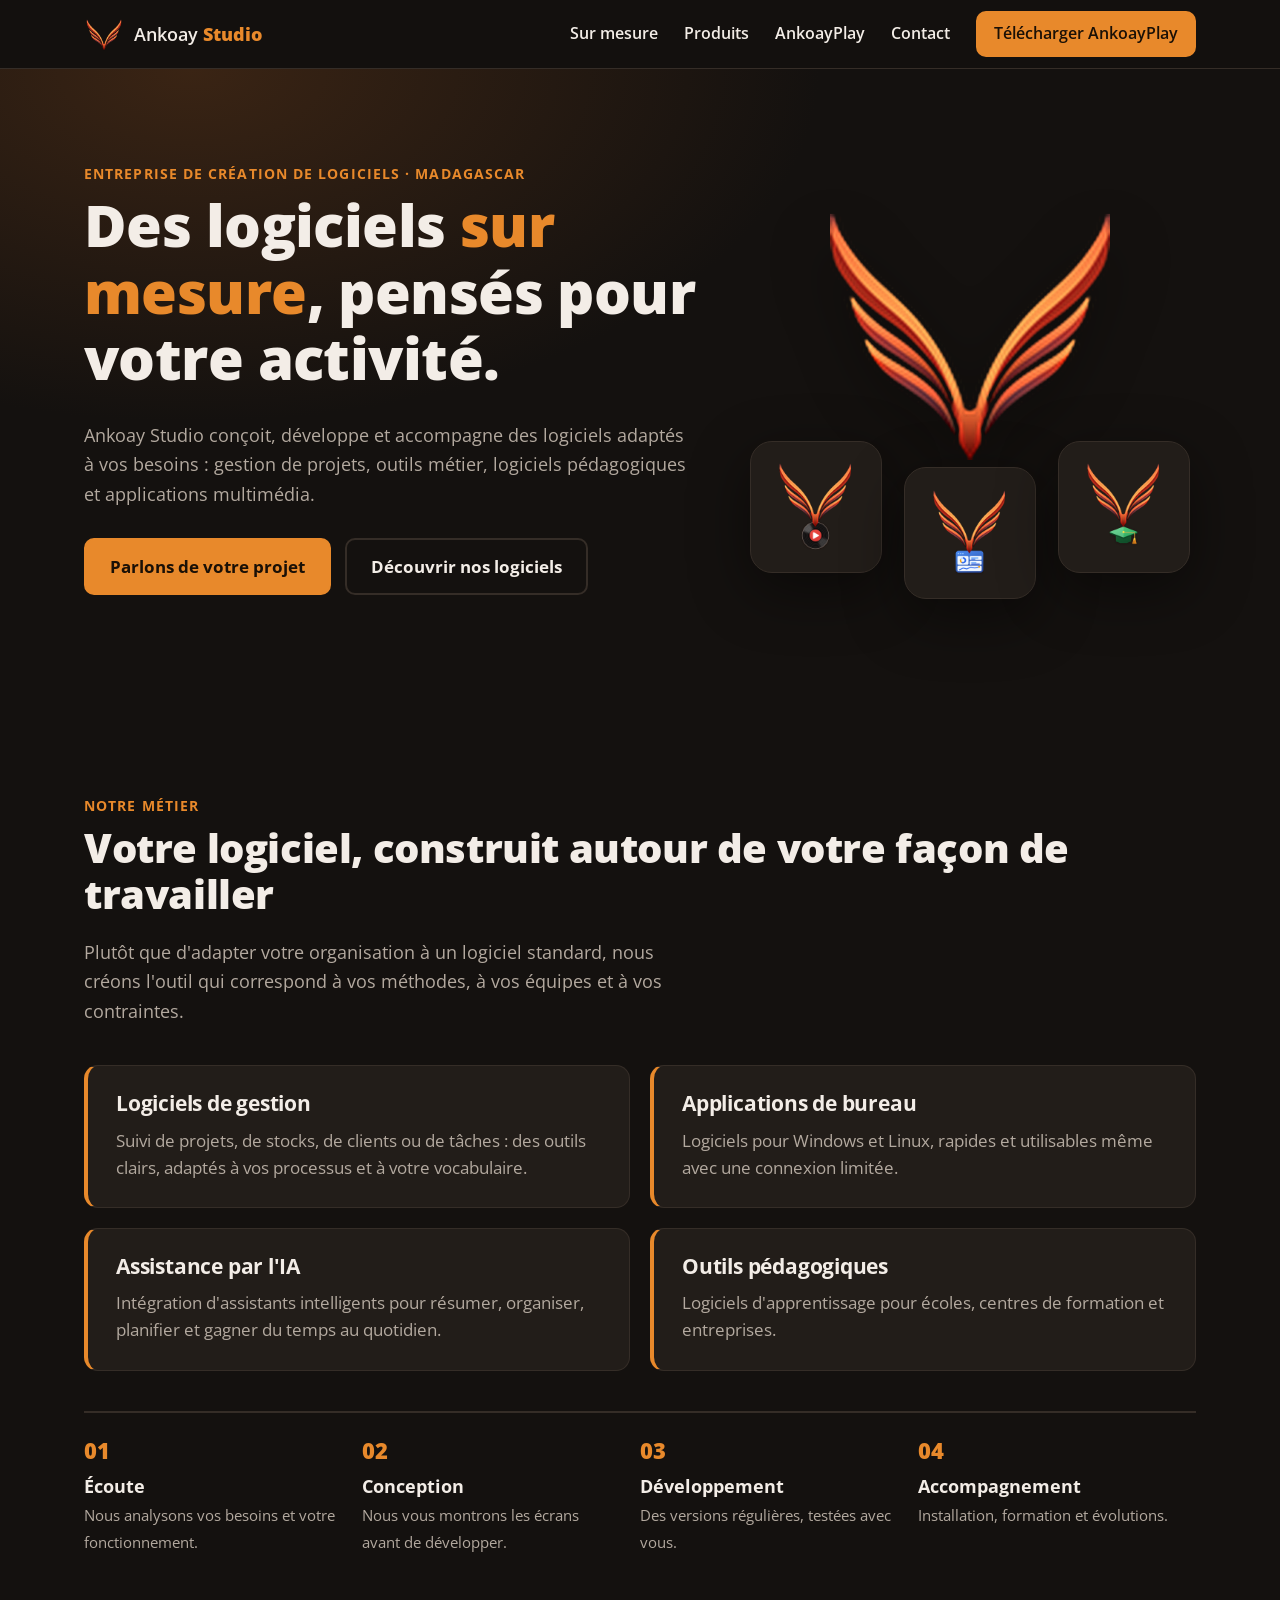
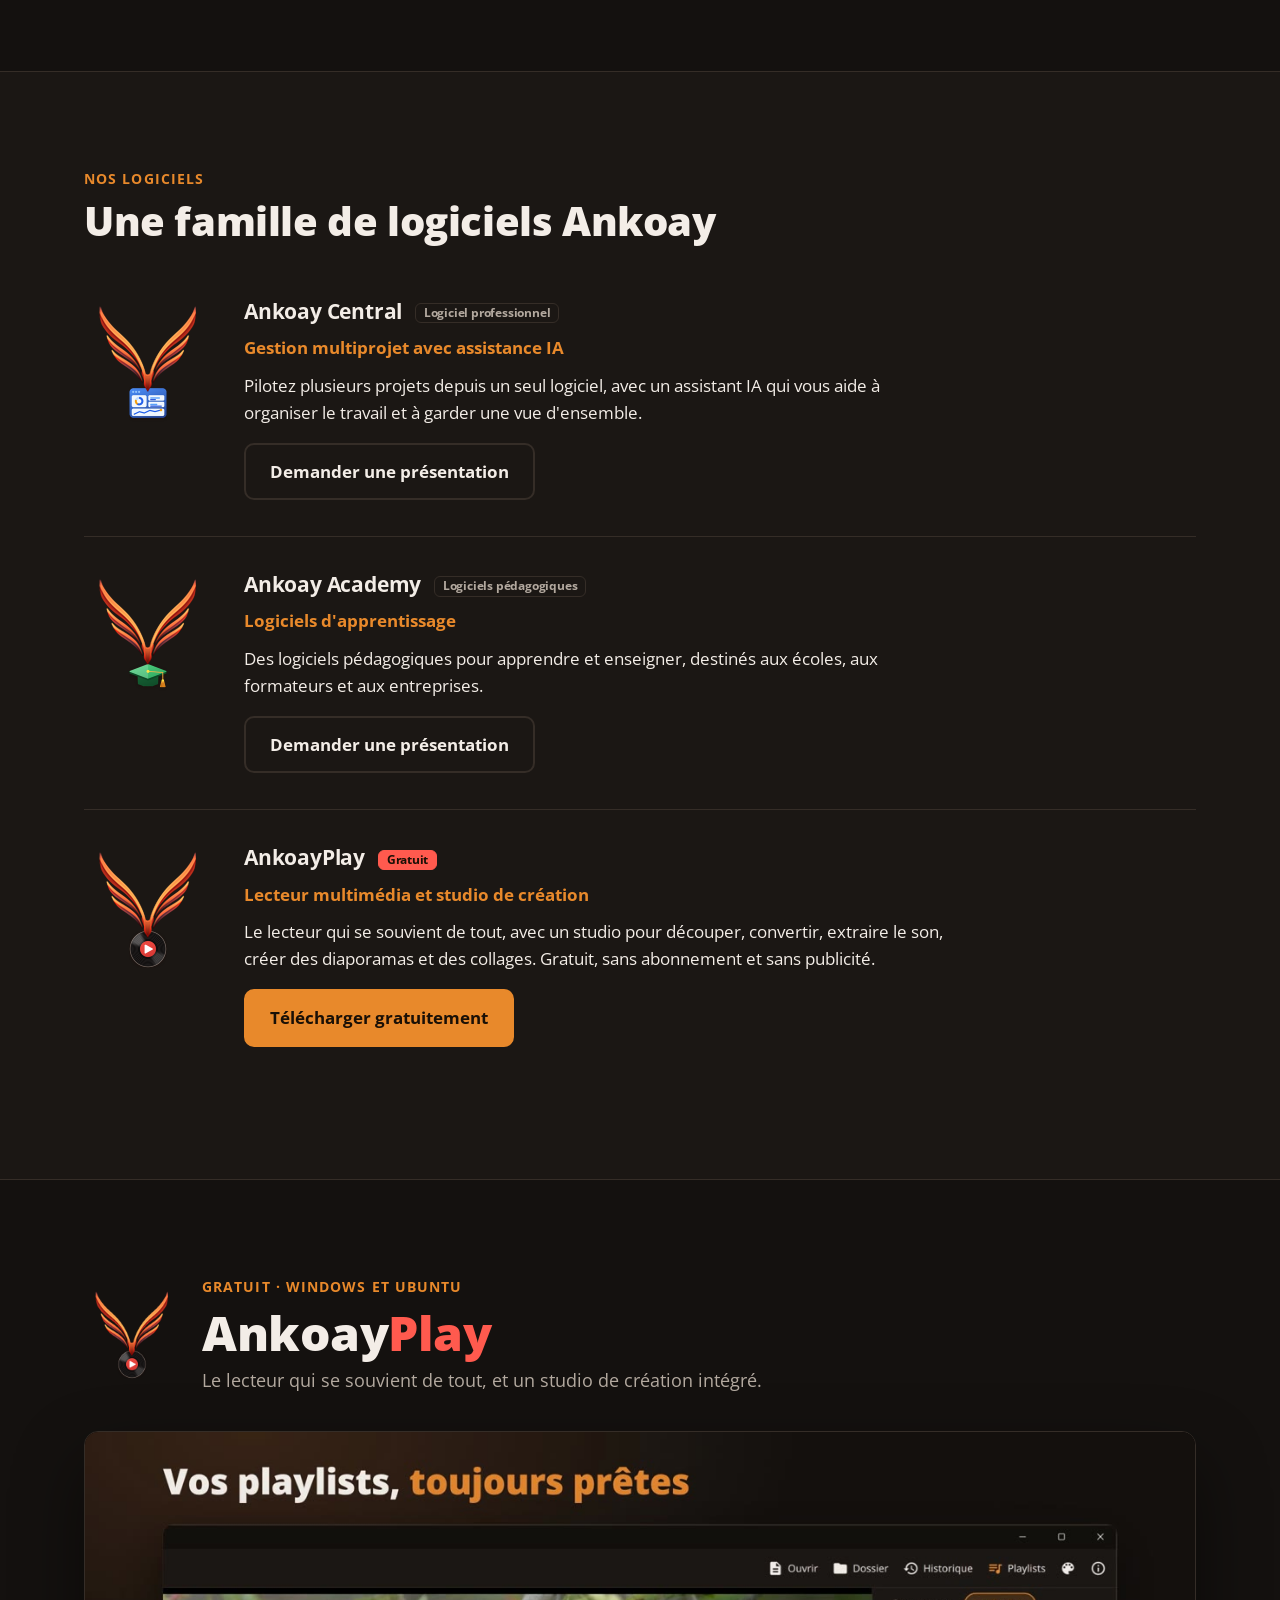
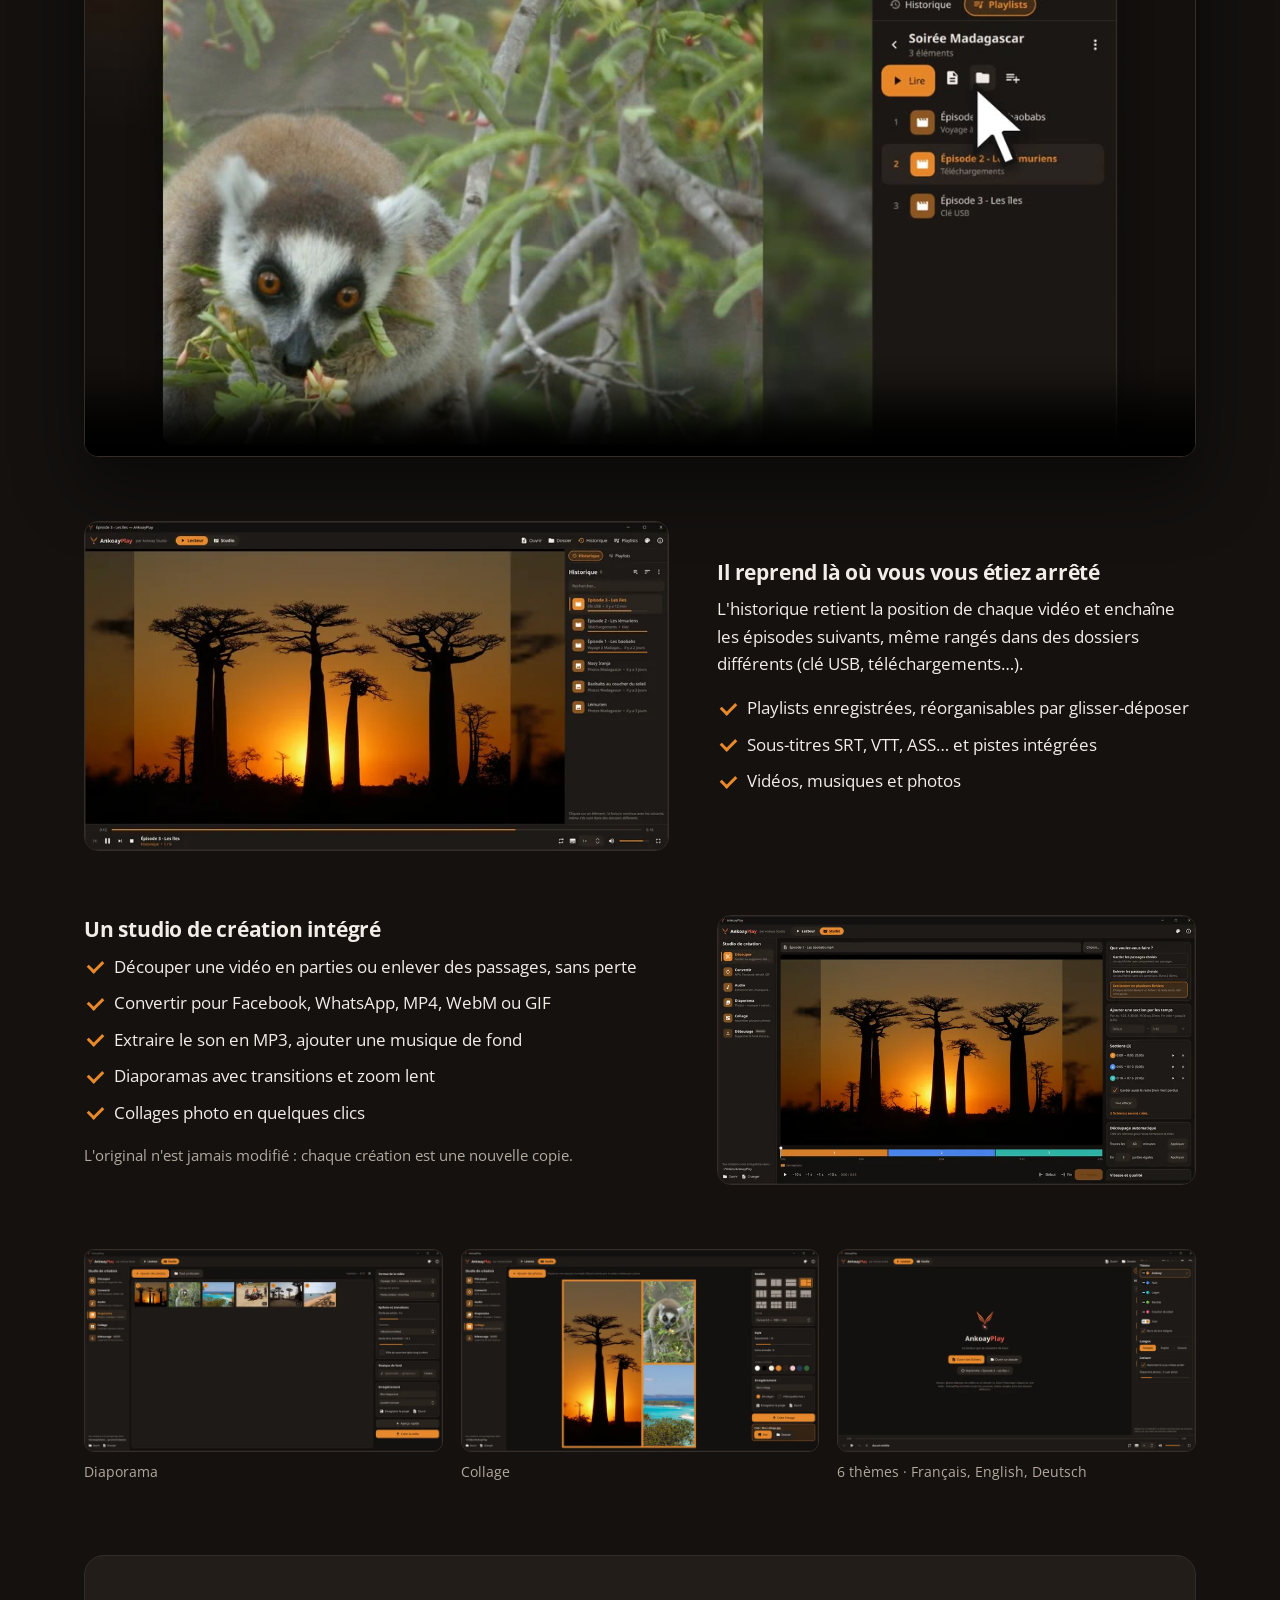
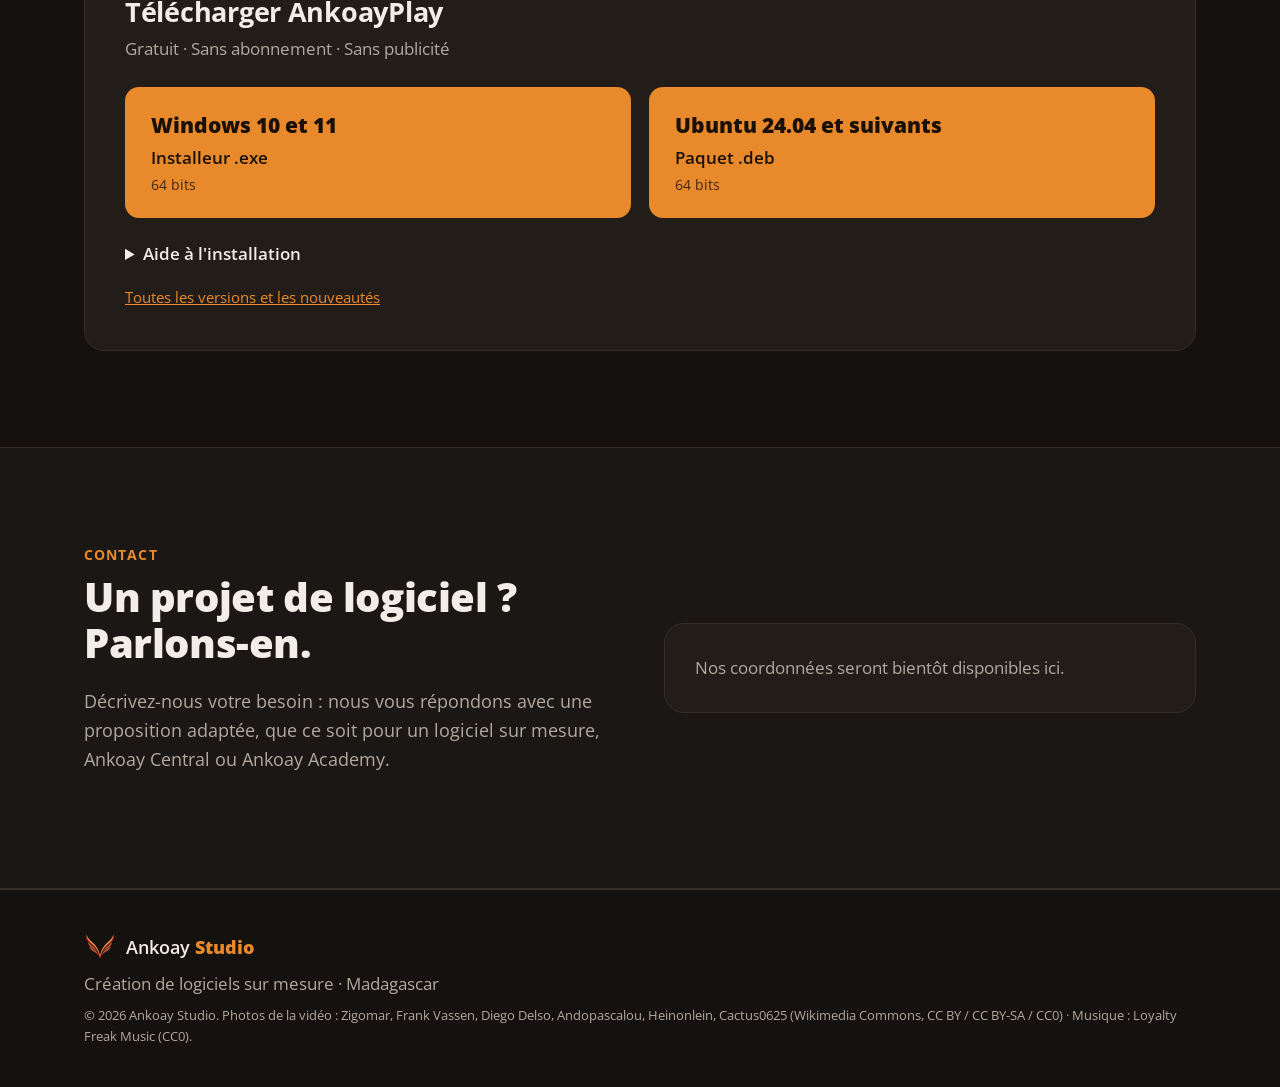
==== index.html @ 54751d8b "Site Ankoay Studio : logiciels sur mesure, Ankoay Central, Ankoay Academy, AnkoayPlay (telechargemen" ====
<!doctype html>
<html lang="fr">
<head>
  <meta charset="utf-8">
  <meta name="viewport" content="width=device-width, initial-scale=1">
  <title>Ankoay Studio — Logiciels sur mesure à Madagascar</title>
  <meta name="description" content="Ankoay Studio conçoit des logiciels sur mesure pour les entreprises et les écoles. Découvrez AnkoayPlay (lecteur et studio de création gratuit), Ankoay Central (gestion multiprojet avec assistance IA) et Ankoay Academy (logiciels pédagogiques).">
  <meta name="theme-color" content="#14110F">
  <link rel="icon" type="image/png" href="assets/img/favicon.png">
  <meta property="og:type" content="website">
  <meta property="og:title" content="Ankoay Studio — Logiciels sur mesure">
  <meta property="og:description" content="Logiciels sur mesure, gestion multiprojet avec IA, logiciels pédagogiques — et AnkoayPlay, notre lecteur multimédia gratuit.">
  <meta property="og:image" content="assets/img/video-affiche.jpg">
  <link rel="preconnect" href="https://fonts.googleapis.com">
  <link rel="preconnect" href="https://fonts.gstatic.com" crossorigin>
  <link href="https://fonts.googleapis.com/css2?family=Open+Sans:wght@400;600;700;800&display=swap" rel="stylesheet">
  <link rel="stylesheet" href="assets/css/style.css">
  <script type="application/ld+json">
  {
    "@context": "https://schema.org",
    "@type": "SoftwareApplication",
    "name": "AnkoayPlay",
    "applicationCategory": "MultimediaApplication",
    "operatingSystem": "Windows 10, Windows 11, Ubuntu",
    "offers": { "@type": "Offer", "price": "0", "priceCurrency": "EUR" },
    "author": { "@type": "Organization", "name": "Ankoay Studio" }
  }
  </script>
</head>
<body>
  <a class="skip" href="#contenu">Aller au contenu</a>

  <header class="top" id="haut">
    <div class="wrap top-in">
      <a class="brand" href="#haut" aria-label="Ankoay Studio, accueil">
        <img src="assets/img/logo-ankoay-studio-256.png" alt="" width="40" height="40">
        <span>Ankoay <b>Studio</b></span>
      </a>
      <button class="menu-btn" aria-expanded="false" aria-controls="menu" aria-label="Ouvrir le menu">
        <span></span><span></span><span></span>
      </button>
      <nav id="menu" class="menu" aria-label="Navigation principale">
        <a href="#sur-mesure">Sur mesure</a>
        <a href="#produits">Produits</a>
        <a href="#ankoayplay">AnkoayPlay</a>
        <a href="#contact">Contact</a>
        <a class="btn btn-small" href="#telecharger">Télécharger AnkoayPlay</a>
      </nav>
    </div>
  </header>

  <main id="contenu">
    <!-- ============================================================ Accueil -->
    <section class="hero">
      <div class="wrap hero-in">
        <div class="hero-text">
          <p class="eyebrow">Entreprise de création de logiciels · Madagascar</p>
          <h1>Des logiciels <span class="acc">sur mesure</span>, pensés pour votre activité.</h1>
          <p class="lead">Ankoay Studio conçoit, développe et accompagne des logiciels adaptés à vos besoins :
            gestion de projets, outils métier, logiciels pédagogiques et applications multimédia.</p>
          <div class="cta-row">
            <a class="btn" href="#contact">Parlons de votre projet</a>
            <a class="btn btn-ghost" href="#produits">Découvrir nos logiciels</a>
          </div>
        </div>
        <div class="hero-logos" aria-hidden="true">
          <img class="hl hl-main" src="assets/img/logo-ankoay-studio-512.png" alt="">
          <img class="hl hl-a" src="assets/img/logo-ankoayplay-256.png" alt="">
          <img class="hl hl-b" src="assets/img/logo-ankoay-central-256.png" alt="">
          <img class="hl hl-c" src="assets/img/logo-ankoay-academy-256.png" alt="">
        </div>
      </div>
    </section>

    <!-- ============================================================ Sur mesure -->
    <section class="section" id="sur-mesure">
      <div class="wrap">
        <p class="eyebrow">Notre métier</p>
        <h2>Votre logiciel, construit autour de votre façon de travailler</h2>
        <p class="section-lead">Plutôt que d'adapter votre organisation à un logiciel standard, nous créons l'outil
          qui correspond à vos méthodes, à vos équipes et à vos contraintes.</p>
        <div class="services">
          <article class="service">
            <h3>Logiciels de gestion</h3>
            <p>Suivi de projets, de stocks, de clients ou de tâches : des outils clairs, adaptés à vos
              processus et à votre vocabulaire.</p>
          </article>
          <article class="service">
            <h3>Applications de bureau</h3>
            <p>Logiciels pour Windows et Linux, rapides et utilisables même avec une connexion limitée.</p>
          </article>
          <article class="service">
            <h3>Assistance par l'IA</h3>
            <p>Intégration d'assistants intelligents pour résumer, organiser, planifier et gagner du temps
              au quotidien.</p>
          </article>
          <article class="service">
            <h3>Outils pédagogiques</h3>
            <p>Logiciels d'apprentissage pour écoles, centres de formation et entreprises.</p>
          </article>
        </div>
        <ol class="steps" aria-label="Comment nous travaillons">
          <li><b>Écoute</b><span>Nous analysons vos besoins et votre fonctionnement.</span></li>
          <li><b>Conception</b><span>Nous vous montrons les écrans avant de développer.</span></li>
          <li><b>Développement</b><span>Des versions régulières, testées avec vous.</span></li>
          <li><b>Accompagnement</b><span>Installation, formation et évolutions.</span></li>
        </ol>
      </div>
    </section>

    <!-- ============================================================ Produits -->
    <section class="section section-alt" id="produits">
      <div class="wrap">
        <p class="eyebrow">Nos logiciels</p>
        <h2>Une famille de logiciels Ankoay</h2>

        <article class="product" id="ankoay-central">
          <img class="product-logo" src="assets/img/logo-ankoay-central-256.png" alt="Logo Ankoay Central" width="128" height="128">
          <div>
            <h3>Ankoay Central <span class="tag">Logiciel professionnel</span></h3>
            <p class="product-sub">Gestion multiprojet avec assistance IA</p>
            <p>Pilotez plusieurs projets depuis un seul logiciel, avec un assistant IA qui vous aide
              à organiser le travail et à garder une vue d'ensemble.</p>
            <a class="btn btn-ghost" href="#contact" data-subject="Ankoay Central">Demander une présentation</a>
          </div>
        </article>

        <article class="product" id="ankoay-academy">
          <img class="product-logo" src="assets/img/logo-ankoay-academy-256.png" alt="Logo Ankoay Academy" width="128" height="128">
          <div>
            <h3>Ankoay Academy <span class="tag">Logiciels pédagogiques</span></h3>
            <p class="product-sub">Logiciels d'apprentissage</p>
            <p>Des logiciels pédagogiques pour apprendre et enseigner, destinés aux écoles,
              aux formateurs et aux entreprises.</p>
            <a class="btn btn-ghost" href="#contact" data-subject="Ankoay Academy">Demander une présentation</a>
          </div>
        </article>

        <article class="product product-free">
          <img class="product-logo" src="assets/img/logo-ankoayplay-256.png" alt="Logo AnkoayPlay" width="128" height="128">
          <div>
            <h3>AnkoayPlay <span class="tag tag-free">Gratuit</span></h3>
            <p class="product-sub">Lecteur multimédia et studio de création</p>
            <p>Le lecteur qui se souvient de tout, avec un studio pour découper, convertir, extraire le son,
              créer des diaporamas et des collages. Gratuit, sans abonnement et sans publicité.</p>
            <a class="btn" href="#telecharger">Télécharger gratuitement</a>
          </div>
        </article>
      </div>
    </section>

    <!-- ============================================================ AnkoayPlay -->
    <section class="section" id="ankoayplay">
      <div class="wrap">
        <div class="play-head">
          <img src="assets/img/logo-ankoayplay-256.png" alt="" width="96" height="96">
          <div>
            <p class="eyebrow">Gratuit · Windows et Ubuntu</p>
            <h2>Ankoay<span class="red">Play</span></h2>
            <p class="section-lead">Le lecteur qui se souvient de tout, et un studio de création intégré.</p>
          </div>
        </div>

        <figure class="video">
          <video controls preload="none" playsinline poster="assets/img/video-affiche.jpg">
            <source src="assets/video/ankoayplay-promo.mp4" type="video/mp4">
            Votre navigateur ne lit pas cette vidéo.
          </video>
        </figure>

        <div class="feature">
          <img src="assets/img/lecteur-historique-800.webp" srcset="assets/img/lecteur-historique-800.webp 800w, assets/img/lecteur-historique.webp 1600w"
               sizes="(max-width: 900px) 100vw, 55vw" alt="AnkoayPlay : lecture d'une vidéo avec l'historique" loading="lazy" width="800" height="450">
          <div>
            <h3>Il reprend là où vous vous étiez arrêté</h3>
            <p>L'historique retient la position de chaque vidéo et enchaîne les épisodes suivants,
              même rangés dans des dossiers différents (clé USB, téléchargements…).</p>
            <ul class="ticks">
              <li>Playlists enregistrées, réorganisables par glisser-déposer</li>
              <li>Sous-titres SRT, VTT, ASS… et pistes intégrées</li>
              <li>Vidéos, musiques et photos</li>
            </ul>
          </div>
        </div>

        <div class="feature feature-rev">
          <img src="assets/img/studio-decouper-800.webp" srcset="assets/img/studio-decouper-800.webp 800w, assets/img/studio-decouper.webp 1600w"
               sizes="(max-width: 900px) 100vw, 55vw" alt="Studio AnkoayPlay : découpe d'une vidéo en trois sections" loading="lazy" width="800" height="450">
          <div>
            <h3>Un studio de création intégré</h3>
            <ul class="ticks">
              <li>Découper une vidéo en parties ou enlever des passages, sans perte</li>
              <li>Convertir pour Facebook, WhatsApp, MP4, WebM ou GIF</li>
              <li>Extraire le son en MP3, ajouter une musique de fond</li>
              <li>Diaporamas avec transitions et zoom lent</li>
              <li>Collages photo en quelques clics</li>
            </ul>
            <p class="note">L'original n'est jamais modifié : chaque création est une nouvelle copie.</p>
          </div>
        </div>

        <div class="gallery">
          <figure><img src="assets/img/studio-diaporama-800.webp" alt="Création d'un diaporama" loading="lazy" width="800" height="450"><figcaption>Diaporama</figcaption></figure>
          <figure><img src="assets/img/studio-collage-800.webp" alt="Création d'un collage photo" loading="lazy" width="800" height="450"><figcaption>Collage</figcaption></figure>
          <figure><img src="assets/img/themes-langues-800.webp" alt="Thèmes et langues" loading="lazy" width="800" height="450"><figcaption>6 thèmes · Français, English, Deutsch</figcaption></figure>
        </div>

        <!-- Téléchargement -->
        <div class="download" id="telecharger">
          <div class="download-head">
            <h3>Télécharger AnkoayPlay</h3>
            <p class="counter" id="compteur" hidden>
              <b id="compteur-total">0</b> <span id="compteur-texte">téléchargements</span>
            </p>
            <p class="version" id="version">Gratuit · Sans abonnement · Sans publicité</p>
          </div>
          <div class="dl-grid">
            <a class="dl" id="dl-windows" href="https://github.com/Ghislain-Helison/ankoay-studio/releases/latest">
              <span class="dl-os">Windows 10 et 11</span>
              <span class="dl-file">Installeur .exe</span>
              <span class="dl-meta" id="meta-windows">64 bits</span>
            </a>
            <a class="dl" id="dl-ubuntu" href="https://github.com/Ghislain-Helison/ankoay-studio/releases/latest">
              <span class="dl-os">Ubuntu 24.04 et suivants</span>
              <span class="dl-file">Paquet .deb</span>
              <span class="dl-meta" id="meta-ubuntu">64 bits</span>
            </a>
          </div>
          <details class="help">
            <summary>Aide à l'installation</summary>
            <p><b>Windows :</b> si Windows affiche « Windows a protégé votre ordinateur », cliquez sur
              « Informations complémentaires » puis « Exécuter quand même ». Ce message apparaît pour les
              logiciels récents qui ne sont pas encore connus de Microsoft.</p>
            <p><b>Ubuntu :</b> ouvrez un terminal dans le dossier du fichier téléchargé, puis tapez :</p>
            <pre><code id="cmd-ubuntu">sudo apt install ./ankoayplay_*_amd64.deb</code></pre>
          </details>
          <p class="all-versions"><a id="lien-versions" href="https://github.com/Ghislain-Helison/ankoay-studio/releases">Toutes les versions et les nouveautés</a></p>
        </div>
      </div>
    </section>

    <!-- ============================================================ Contact -->
    <section class="section section-alt" id="contact">
      <div class="wrap contact">
        <div>
          <p class="eyebrow">Contact</p>
          <h2>Un projet de logiciel ? Parlons-en.</h2>
          <p class="section-lead">Décrivez-nous votre besoin : nous vous répondons avec une proposition adaptée,
            que ce soit pour un logiciel sur mesure, Ankoay Central ou Ankoay Academy.</p>
        </div>
        <div class="contact-card" id="contact-card">
          <ul class="contact-list" id="contact-list"></ul>
          <p class="contact-empty" id="contact-empty">Nos coordonnées seront bientôt disponibles ici.</p>
        </div>
      </div>
    </section>
  </main>

  <footer class="foot">
    <div class="wrap foot-in">
      <div class="brand brand-foot">
        <img src="assets/img/logo-ankoay-studio-256.png" alt="" width="32" height="32">
        <span>Ankoay <b>Studio</b></span>
      </div>
      <p>Création de logiciels sur mesure · <span id="ville">Madagascar</span></p>
      <p class="small">© <span id="annee">2026</span> Ankoay Studio. Photos de la vidéo : Zigomar, Frank Vassen, Diego Delso,
        Andopascalou, Heinonlein, Cactus0625 (Wikimedia Commons, CC BY / CC BY-SA / CC0) ·
        Musique : Loyalty Freak Music (CC0).</p>
    </div>
  </footer>

  <script src="assets/js/config.js"></script>
  <script src="assets/js/main.js"></script>
</body>
</html>
---- assets/css/style.css ----
/* Ankoay Studio — feuille de style du site */
:root {
  --bg: #14110F;
  --bg-alt: #1B1714;
  --surface: #221D19;
  --border: #352D27;
  --text: #F3EDE7;
  --muted: #B3A99F;
  --orange: #E8892B;
  --orange-dark: #C96F17;
  --red: #FF5A4E;
  --on-orange: #1A1006;
  --radius: 14px;
  --wrap: 1160px;
}

* { box-sizing: border-box; }
html { scroll-behavior: smooth; scroll-padding-top: 80px; }
body {
  margin: 0;
  background: var(--bg);
  color: var(--text);
  font-family: "Open Sans", system-ui, -apple-system, "Segoe UI", sans-serif;
  font-size: 17px;
  line-height: 1.6;
  -webkit-font-smoothing: antialiased;
}
img, video { max-width: 100%; display: block; }
a { color: var(--orange); }
h1, h2, h3 { line-height: 1.15; margin: 0 0 .5em; letter-spacing: -0.01em; }
h1 { font-size: clamp(2.2rem, 5vw, 3.6rem); font-weight: 800; }
h2 { font-size: clamp(1.7rem, 3.4vw, 2.5rem); font-weight: 800; }
h3 { font-size: 1.3rem; font-weight: 700; }
p { margin: 0 0 1em; }

.wrap { max-width: var(--wrap); margin: 0 auto; padding: 0 24px; }
.acc { color: var(--orange); }
.red { color: var(--red); }
.eyebrow { color: var(--orange); font-weight: 700; font-size: .85rem; letter-spacing: .08em; text-transform: uppercase; margin-bottom: .6em; }
.lead, .section-lead { color: var(--muted); font-size: 1.15rem; max-width: 62ch; }
.skip { position: absolute; left: -999px; }
.skip:focus { left: 16px; top: 16px; z-index: 100; background: var(--orange); color: var(--on-orange); padding: 8px 12px; border-radius: 8px; }

/* ---- Boutons */
.btn {
  display: inline-block; background: var(--orange); color: var(--on-orange); font-weight: 700;
  padding: 13px 24px; border-radius: 10px; text-decoration: none; border: 2px solid var(--orange);
  transition: background .15s, border-color .15s, color .15s;
}
.btn:hover { background: var(--orange-dark); border-color: var(--orange-dark); }
.btn-ghost { background: transparent; color: var(--text); border-color: var(--border); }
.btn-ghost:hover { background: var(--surface); border-color: var(--orange); }
.btn-small { padding: 8px 16px; font-size: .95rem; }
.btn:focus-visible, a:focus-visible, button:focus-visible, summary:focus-visible { outline: 3px solid var(--orange); outline-offset: 3px; }

/* ---- En-tête */
.top { position: sticky; top: 0; z-index: 50; background: rgba(20, 17, 15, .92); backdrop-filter: blur(8px); border-bottom: 1px solid var(--border); }
.top-in { display: flex; align-items: center; justify-content: space-between; height: 68px; }
.brand { display: flex; align-items: center; gap: 10px; color: var(--text); text-decoration: none; font-size: 1.15rem; font-weight: 600; }
.brand b { color: var(--orange); font-weight: 800; }
.menu { display: flex; align-items: center; gap: 26px; }
.menu a { color: var(--text); text-decoration: none; font-weight: 600; font-size: .98rem; }
.menu a:hover { color: var(--orange); }
.menu a.btn { color: var(--on-orange); }
.menu-btn { display: none; background: none; border: 0; padding: 10px; cursor: pointer; }
.menu-btn span { display: block; width: 24px; height: 2px; background: var(--text); margin: 5px 0; }

/* ---- Accueil */
.hero {
  background: radial-gradient(ellipse 70% 80% at 15% 0%, #3A2414 0%, var(--bg) 70%);
  padding: 90px 0 100px;
}
.hero-in { display: grid; grid-template-columns: 1.15fr .85fr; gap: 48px; align-items: center; }
.cta-row { display: flex; flex-wrap: wrap; gap: 14px; margin-top: 30px; }
.hero-logos { position: relative; aspect-ratio: 1; max-width: 440px; justify-self: center; width: 100%; }
.hl { position: absolute; filter: drop-shadow(0 18px 30px rgba(0, 0, 0, .45)); }
.hl-main { width: 74%; left: 13%; top: 2%; }
.hl-a, .hl-b, .hl-c { width: 30%; background: var(--surface); border: 1px solid var(--border); border-radius: 22px; padding: 4%; }
.hl-a { left: 0; bottom: 6%; }
.hl-b { left: 35%; bottom: 0; }
.hl-c { right: 0; bottom: 6%; }

/* ---- Sections */
.section { padding: 96px 0; }
.section-alt { background: var(--bg-alt); border-top: 1px solid var(--border); border-bottom: 1px solid var(--border); }

.services { display: grid; grid-template-columns: repeat(2, 1fr); gap: 20px; margin: 40px 0; }
.service { background: var(--surface); border: 1px solid var(--border); border-radius: var(--radius); padding: 26px 28px; border-left: 4px solid var(--orange); }
.service p { color: var(--muted); margin: 0; }

.steps { list-style: none; padding: 0; margin: 0; display: grid; grid-template-columns: repeat(4, 1fr); gap: 0; counter-reset: s; }
.steps li { counter-increment: s; padding: 20px 20px 20px 0; border-top: 2px solid var(--border); position: relative; }
.steps li::before { content: counter(s, decimal-leading-zero); color: var(--orange); font-weight: 800; font-size: 1.4rem; display: block; margin-bottom: 4px; }
.steps b { display: block; font-size: 1.1rem; }
.steps span { color: var(--muted); font-size: .95rem; }

/* ---- Produits */
.product { display: grid; grid-template-columns: 128px 1fr; gap: 32px; align-items: start; padding: 36px 0; border-bottom: 1px solid var(--border); }
.product:last-child { border-bottom: 0; }
.product-logo { width: 128px; height: 128px; }
.product-sub { color: var(--orange); font-weight: 700; margin-bottom: .6em; }
.product p { max-width: 70ch; }
.tag { display: inline-block; vertical-align: middle; font-size: .78rem; font-weight: 700; color: var(--muted); border: 1px solid var(--border); border-radius: 6px; padding: 2px 8px; margin-left: 8px; }
.tag-free { color: var(--on-orange); background: var(--red); border-color: var(--red); }

/* ---- AnkoayPlay */
.play-head { display: flex; gap: 22px; align-items: center; margin-bottom: 36px; }
.play-head h2 { font-size: clamp(2rem, 4vw, 3rem); margin-bottom: .1em; }
.play-head .section-lead { margin: 0; }
.video { margin: 0 0 64px; border-radius: var(--radius); overflow: hidden; border: 1px solid var(--border); background: #000; box-shadow: 0 30px 70px rgba(0, 0, 0, .45); }
.video video { width: 100%; aspect-ratio: 16 / 9; }

.feature { display: grid; grid-template-columns: 1.1fr .9fr; gap: 48px; align-items: center; margin: 0 0 64px; }
.feature img { border-radius: var(--radius); border: 1px solid var(--border); width: 100%; height: auto; }
.feature-rev img { order: 2; }
.ticks { list-style: none; padding: 0; margin: 0 0 1em; }
.ticks li { padding-left: 30px; position: relative; margin-bottom: .55em; }
.ticks li::before { content: ""; position: absolute; left: 4px; top: .45em; width: 12px; height: 7px; border-left: 3px solid var(--orange); border-bottom: 3px solid var(--orange); transform: rotate(-45deg); }
.note { color: var(--muted); font-size: .95rem; }

.gallery { display: grid; grid-template-columns: repeat(3, 1fr); gap: 18px; margin-bottom: 72px; }
.gallery figure { margin: 0; }
.gallery img { border-radius: 10px; border: 1px solid var(--border); width: 100%; height: auto; }
.gallery figcaption { color: var(--muted); font-size: .9rem; margin-top: 8px; }

.download { background: var(--surface); border: 1px solid var(--border); border-radius: 20px; padding: 40px; }
.download-head { display: flex; flex-wrap: wrap; align-items: baseline; gap: 8px 22px; margin-bottom: 24px; }
.download-head h3 { font-size: 1.7rem; margin: 0; }
.counter { margin: 0; color: var(--muted); font-size: 1.05rem; }
.counter b { color: var(--orange); font-size: 1.6rem; font-weight: 800; }
.version { margin: 0; color: var(--muted); flex-basis: 100%; }
.dl-grid { display: grid; grid-template-columns: repeat(2, 1fr); gap: 18px; }
.dl {
  display: grid; gap: 2px; text-decoration: none; color: var(--on-orange); background: var(--orange);
  border-radius: 14px; padding: 22px 26px; transition: background .15s, transform .15s;
}
.dl:hover { background: var(--orange-dark); transform: translateY(-2px); }
.dl-os { font-weight: 800; font-size: 1.3rem; }
.dl-file { font-weight: 600; }
.dl-meta { font-size: .9rem; opacity: .8; }
.help { margin-top: 22px; color: var(--muted); }
.help summary { cursor: pointer; color: var(--text); font-weight: 600; }
.help p { margin: .8em 0; }
.help pre { background: var(--bg); border: 1px solid var(--border); border-radius: 8px; padding: 12px 14px; overflow-x: auto; color: var(--text); }
.all-versions { margin: 18px 0 0; font-size: .95rem; }

/* ---- Contact */
.contact { display: grid; grid-template-columns: 1fr 1fr; gap: 48px; align-items: center; }
.contact-card { background: var(--surface); border: 1px solid var(--border); border-radius: 20px; padding: 30px; }
.contact-list { list-style: none; margin: 0; padding: 0; display: grid; gap: 12px; }
.contact-list a { display: grid; text-decoration: none; color: var(--text); padding: 14px 18px; border-radius: 12px; border: 1px solid var(--border); }
.contact-list a:hover { border-color: var(--orange); }
.contact-list b { color: var(--orange); font-size: .85rem; text-transform: uppercase; letter-spacing: .06em; }
.contact-empty { color: var(--muted); margin: 0; }

/* ---- Pied de page */
.foot { padding: 40px 0; border-top: 1px solid var(--border); color: var(--muted); }
.foot-in p { margin: 8px 0 0; }
.small { font-size: .82rem; }

/* ---- Mobile */
@media (max-width: 900px) {
  .menu-btn { display: block; }
  .menu {
    display: none; position: absolute; top: 68px; left: 0; right: 0; flex-direction: column; align-items: stretch;
    gap: 0; background: var(--bg); border-bottom: 1px solid var(--border); padding: 8px 24px 20px;
  }
  .menu.open { display: flex; }
  .menu a { padding: 12px 0; border-bottom: 1px solid var(--border); }
  .menu a.btn { margin-top: 14px; text-align: center; border-bottom: 0; }
  .hero { padding: 56px 0 64px; }
  .hero-in, .feature, .contact { grid-template-columns: 1fr; }
  .hero-logos { max-width: 300px; order: -1; }
  .feature-rev img { order: 0; }
  .services, .dl-grid { grid-template-columns: 1fr; }
  .steps { grid-template-columns: 1fr 1fr; }
  .gallery { grid-template-columns: 1fr; }
  .product { grid-template-columns: 1fr; gap: 16px; }
  .product-logo { width: 96px; height: 96px; }
  .section { padding: 64px 0; }
  .download { padding: 26px 20px; }
}
@media (prefers-reduced-motion: reduce) {
  html { scroll-behavior: auto; }
  .dl:hover { transform: none; }
}
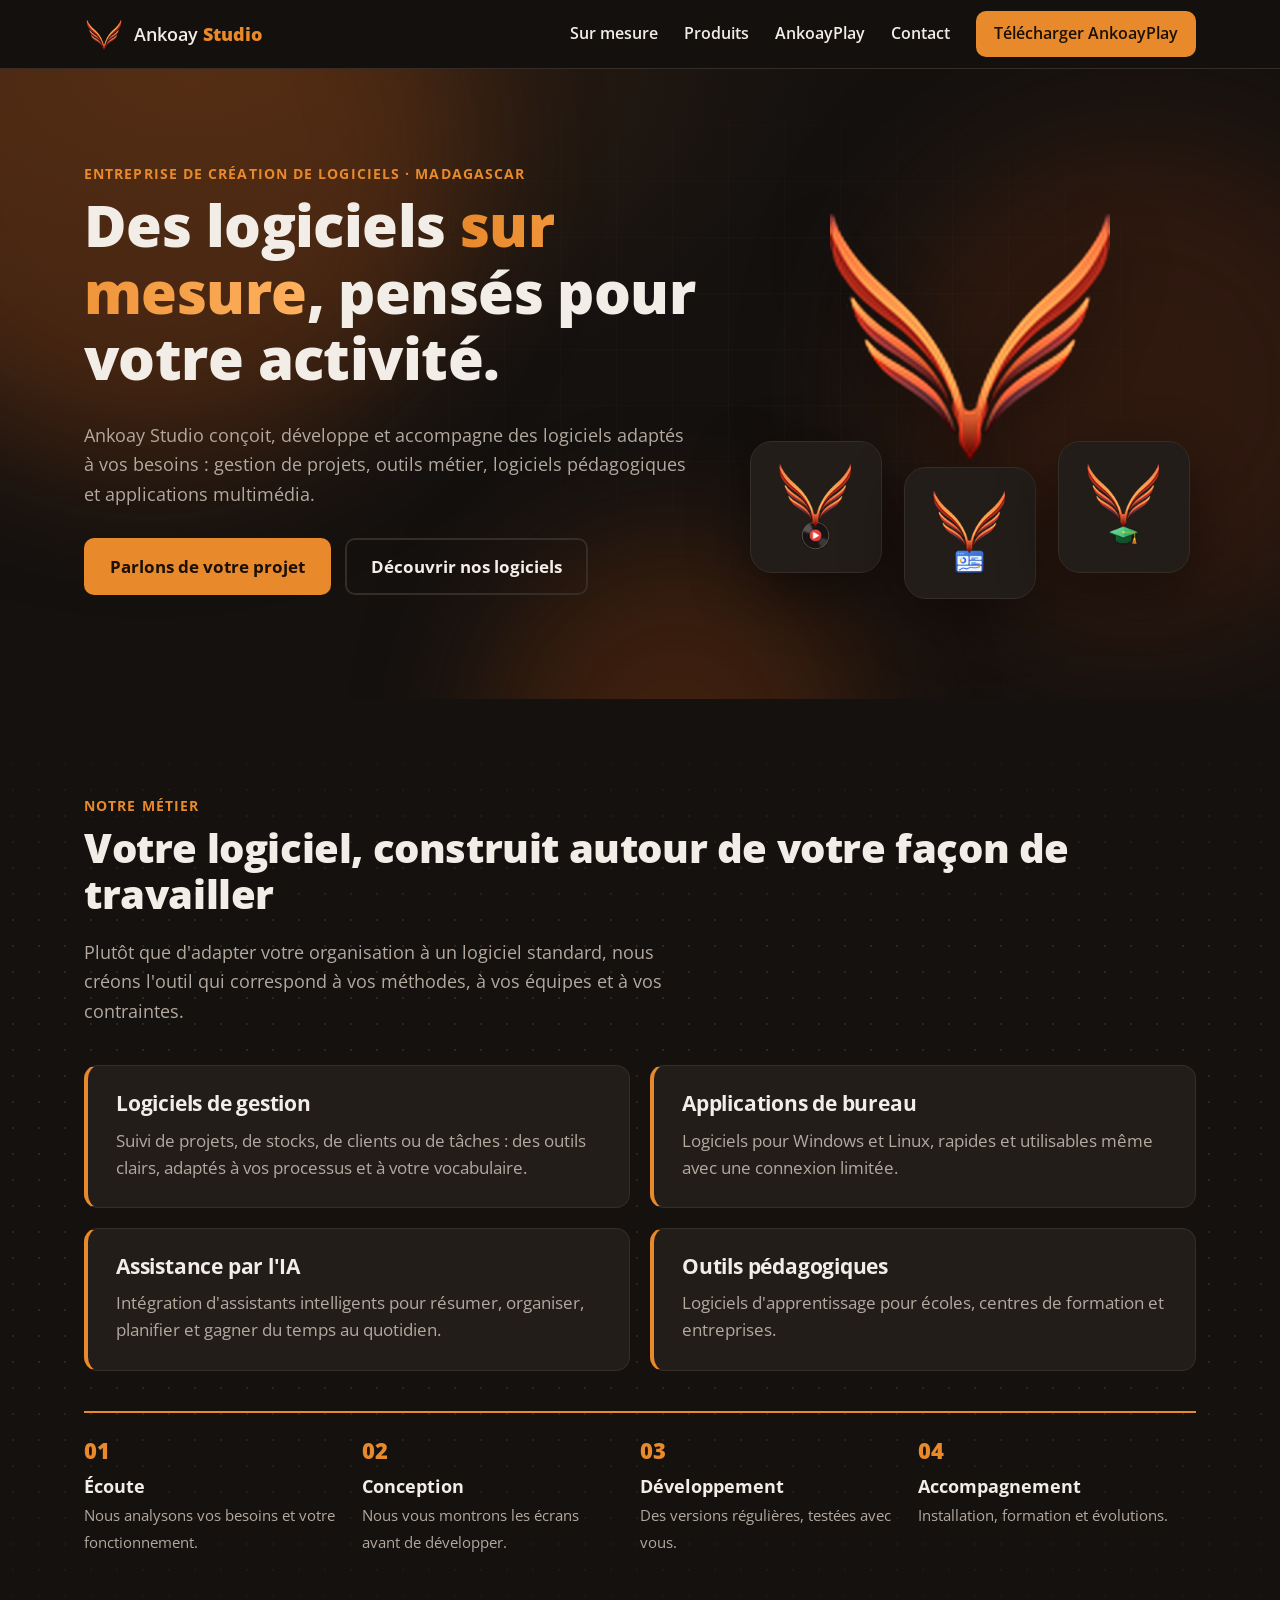
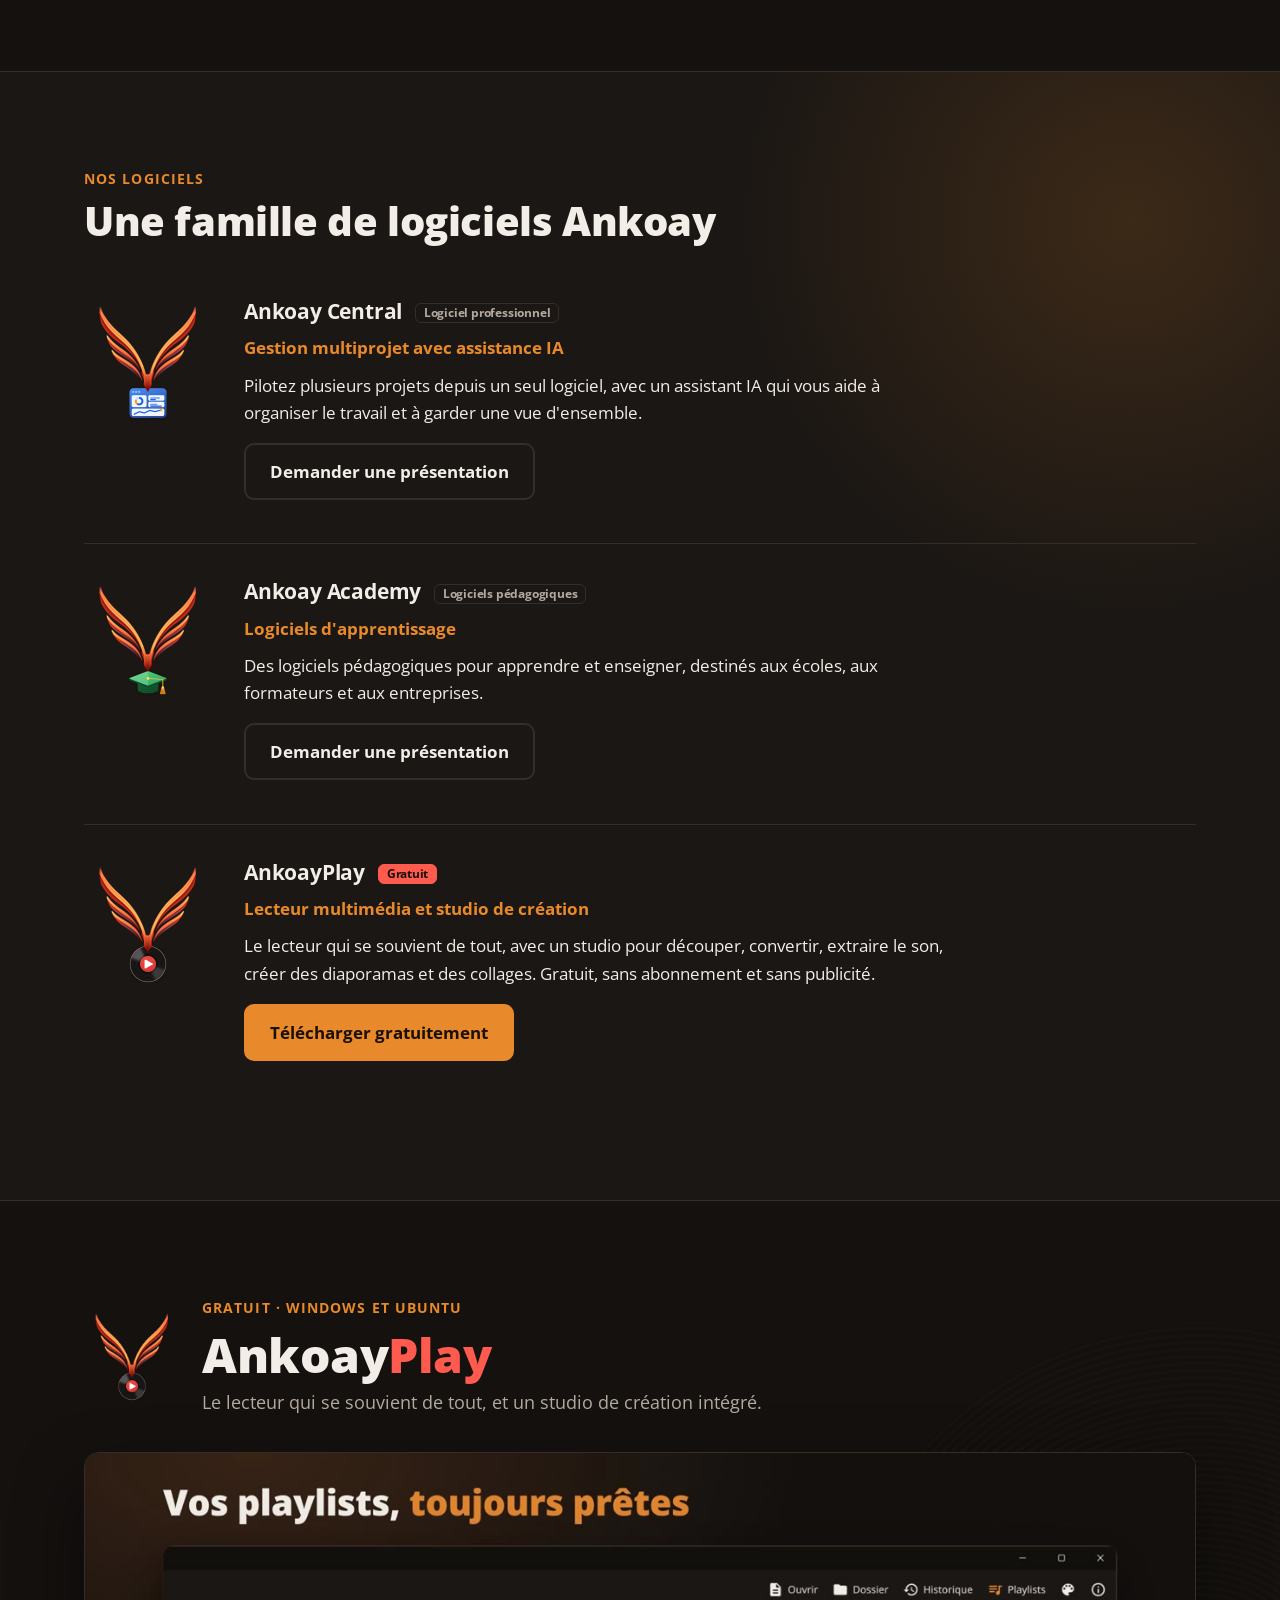
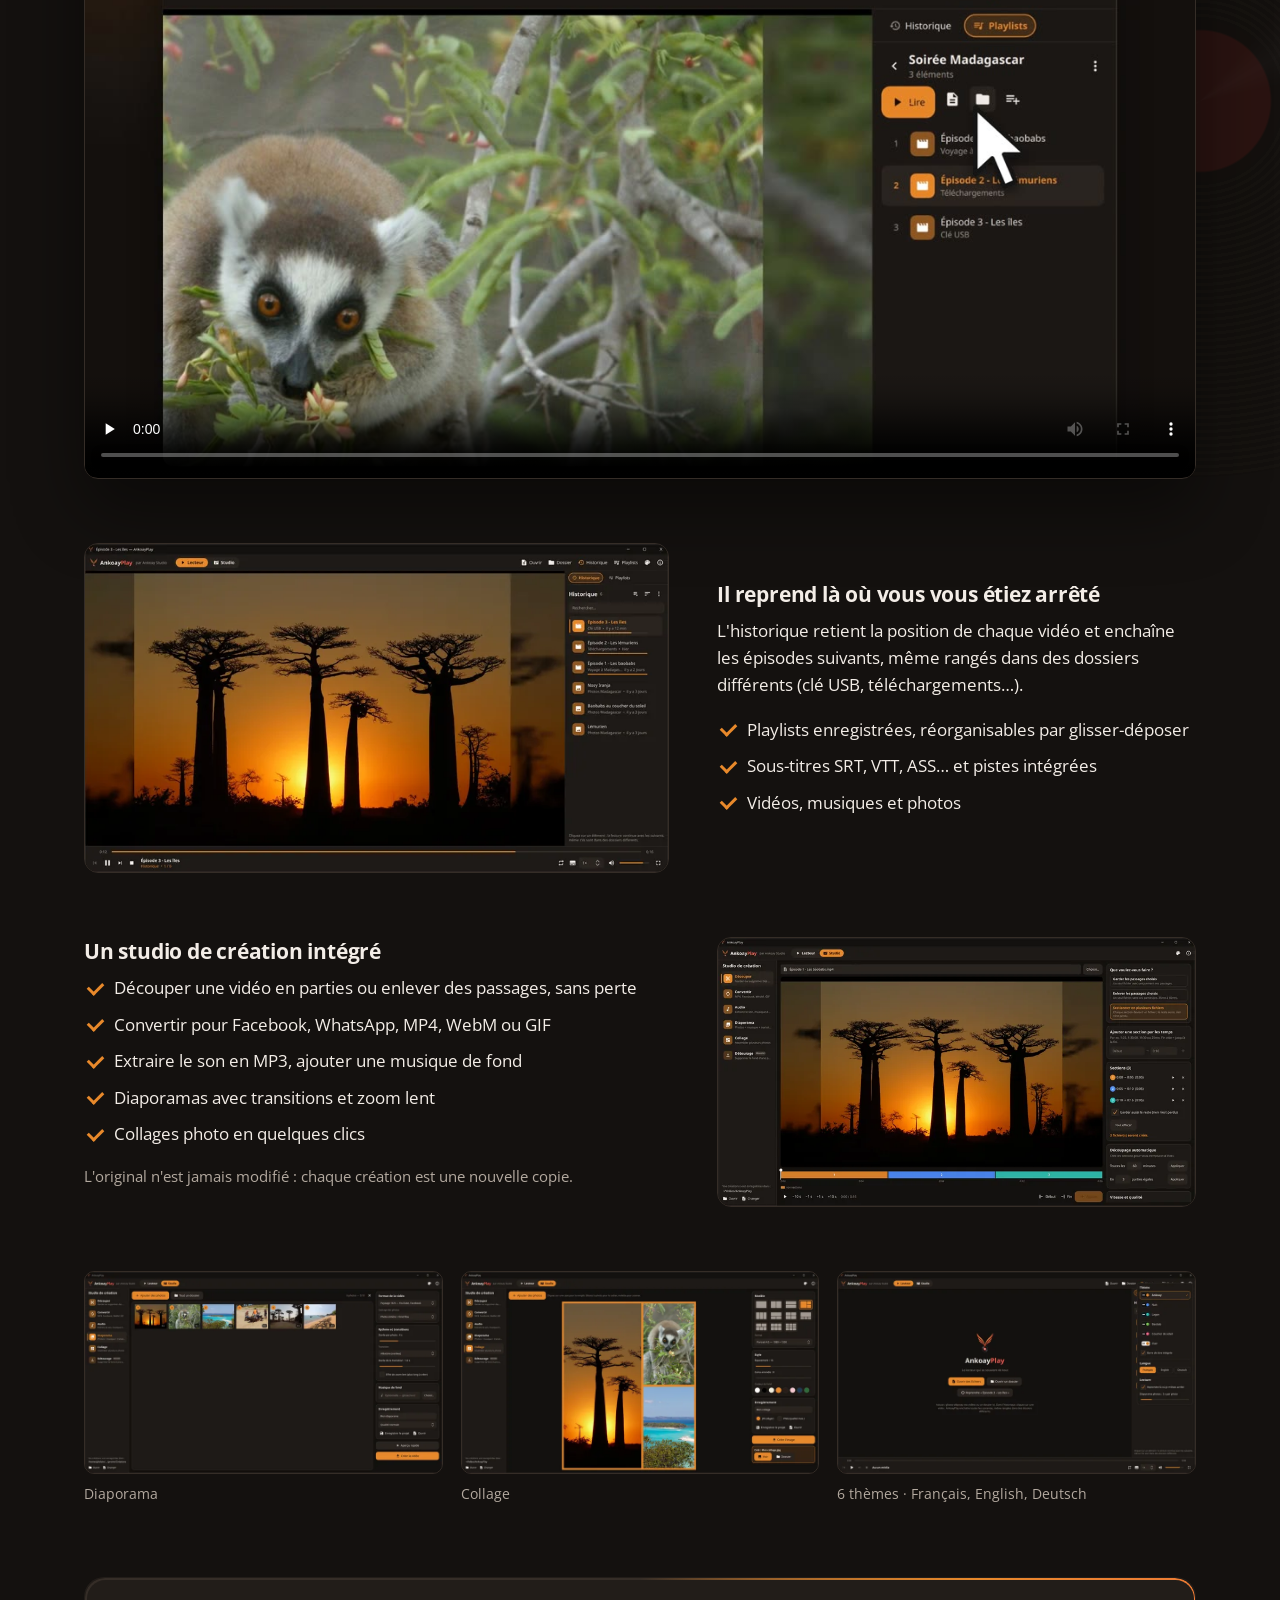
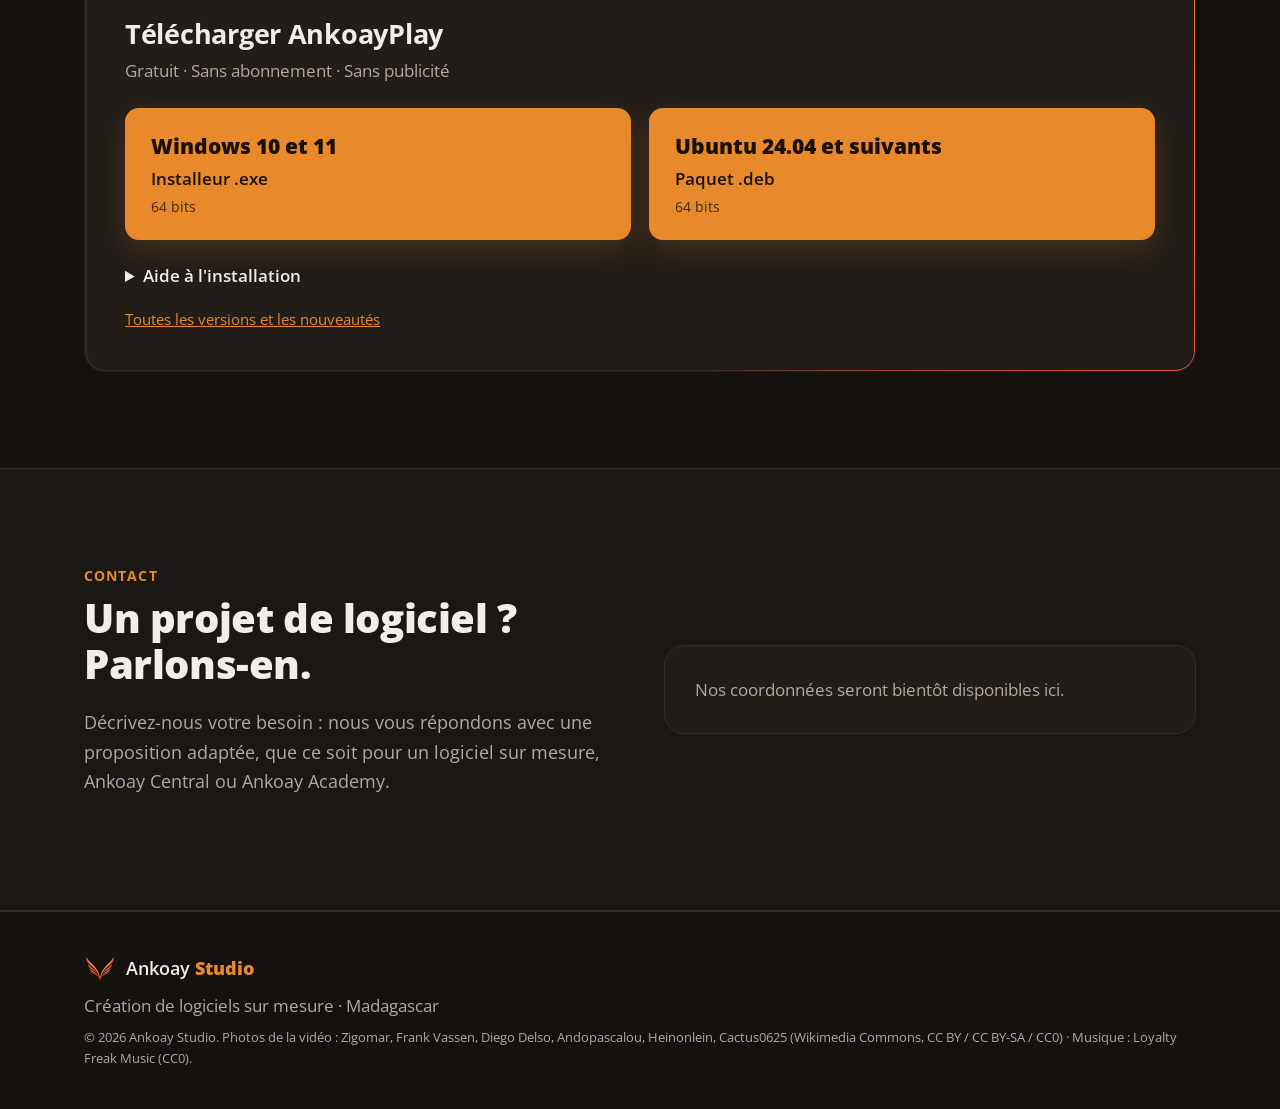
==== commit 4e20eaa6: "Site Ankoay Studio : logiciels sur mesure, Ankoay Central, Ankoay Academy, AnkoayPlay (telechargemen" ====
--- a/index.html
+++ b/index.html
@@ -15,6 +15,7 @@
   <link rel="preconnect" href="https://fonts.gstatic.com" crossorigin>
   <link href="https://fonts.googleapis.com/css2?family=Open+Sans:wght@400;600;700;800&display=swap" rel="stylesheet">
   <link rel="stylesheet" href="assets/css/style.css">
+  <link rel="stylesheet" href="assets/css/animations.css">
   <script type="application/ld+json">
   {
     "@context": "https://schema.org",
@@ -52,6 +53,7 @@
   <main id="contenu">
     <!-- ============================================================ Accueil -->
     <section class="hero">
+      <div class="hero-bg" aria-hidden="true"><span class="blob b1"></span><span class="blob b2"></span><span class="blob b3"></span><span class="grid"></span></div>
       <div class="wrap hero-in">
         <div class="hero-text">
           <p class="eyebrow">Entreprise de création de logiciels · Madagascar</p>
@@ -73,7 +75,7 @@
     </section>
 
     <!-- ============================================================ Sur mesure -->
-    <section class="section" id="sur-mesure">
+    <section class="section section-dots" id="sur-mesure">
       <div class="wrap">
         <p class="eyebrow">Notre métier</p>
         <h2>Votre logiciel, construit autour de votre façon de travailler</h2>
@@ -109,7 +111,7 @@
     </section>
 
     <!-- ============================================================ Produits -->
-    <section class="section section-alt" id="produits">
+    <section class="section section-alt section-glow" id="produits">
       <div class="wrap">
         <p class="eyebrow">Nos logiciels</p>
         <h2>Une famille de logiciels Ankoay</h2>
@@ -150,7 +152,8 @@
     </section>
 
     <!-- ============================================================ AnkoayPlay -->
-    <section class="section" id="ankoayplay">
+    <section class="section section-play" id="ankoayplay">
+      <div class="vinyl-bg" aria-hidden="true"><span class="vinyl"></span></div>
       <div class="wrap">
         <div class="play-head">
           <img src="assets/img/logo-ankoayplay-256.png" alt="" width="96" height="96">
--- a/assets/css/animations.css
+++ b/assets/css/animations.css
@@ -0,0 +1,128 @@
+/* Ankoay Studio — animations et fonds decoratifs.
+   Tout s'arrete automatiquement si le visiteur a demande moins d'animations (voir la fin du fichier). */
+@property --angle { syntax: "<angle>"; inherits: false; initial-value: 0deg; }
+
+/* ---- En-tete : se resserre au defilement */
+.top { transition: background .25s, box-shadow .25s; }
+.top-in { transition: height .25s; }
+.top.scrolled { box-shadow: 0 10px 30px rgba(0, 0, 0, .35); }
+.top.scrolled .top-in { height: 58px; }
+
+/* ---- Accueil : halos chauds qui derivent lentement + grille fine */
+.hero { position: relative; overflow: hidden; isolation: isolate; }
+.hero-bg { position: absolute; inset: 0; z-index: -1; pointer-events: none; }
+.blob { position: absolute; border-radius: 50%; filter: blur(70px); opacity: .55; will-change: transform; }
+.b1 { width: 620px; height: 620px; left: -160px; top: -220px; background: #6B3514; animation: drift1 22s ease-in-out infinite alternate; }
+.b2 { width: 520px; height: 520px; right: -120px; top: 60px; background: #4A2210; opacity: .5; animation: drift2 26s ease-in-out infinite alternate; }
+.b3 { width: 380px; height: 380px; left: 38%; bottom: -220px; background: #8A3B10; opacity: .35; animation: drift3 30s ease-in-out infinite alternate; }
+.grid {
+  position: absolute; inset: 0; opacity: .5;
+  background-image: linear-gradient(rgba(243, 237, 231, .045) 1px, transparent 1px),
+                    linear-gradient(90deg, rgba(243, 237, 231, .045) 1px, transparent 1px);
+  background-size: 56px 56px;
+  -webkit-mask-image: radial-gradient(ellipse 70% 70% at 60% 40%, #000 20%, transparent 75%);
+          mask-image: radial-gradient(ellipse 70% 70% at 60% 40%, #000 20%, transparent 75%);
+}
+@keyframes drift1 { to { transform: translate(140px, 90px) scale(1.15); } }
+@keyframes drift2 { to { transform: translate(-120px, 70px) scale(.9); } }
+@keyframes drift3 { to { transform: translate(-160px, -60px) scale(1.2); } }
+
+/* entree du texte, bloc par bloc */
+.hero-text > * { opacity: 0; transform: translateY(18px); animation: rise .8s cubic-bezier(.2, .7, .2, 1) forwards; }
+.hero-text > :nth-child(1) { animation-delay: .05s; }
+.hero-text > :nth-child(2) { animation-delay: .15s; }
+.hero-text > :nth-child(3) { animation-delay: .3s; }
+.hero-text > :nth-child(4) { animation-delay: .45s; }
+@keyframes rise { to { opacity: 1; transform: none; } }
+.hero h1 .acc {
+  background: linear-gradient(90deg, #E8892B, #FFB15E, #E8892B); background-size: 200% 100%;
+  -webkit-background-clip: text; background-clip: text; color: transparent;
+  animation: shine 6s linear infinite;
+}
+@keyframes shine { to { background-position: -200% 0; } }
+
+/* logos : apparition puis flottement doux */
+.hero-logos { animation: rise 1s .2s cubic-bezier(.2, .7, .2, 1) both; }
+.hl-main { animation: float 7s ease-in-out infinite; }
+.hl-a { animation: float 6s ease-in-out .4s infinite; }
+.hl-b { animation: float 6.5s ease-in-out 1.1s infinite; }
+.hl-c { animation: float 5.8s ease-in-out .8s infinite; }
+@keyframes float { 50% { transform: translateY(-12px); } }
+.hl-a, .hl-b, .hl-c { transition: border-color .2s; }
+.hero-logos:hover .hl-a, .hero-logos:hover .hl-b, .hero-logos:hover .hl-c { border-color: var(--orange); }
+
+/* ---- Fonds de section */
+.section { position: relative; isolation: isolate; }
+.section-dots::before {
+  content: ""; position: absolute; inset: 0; z-index: -1; pointer-events: none;
+  background-image: radial-gradient(rgba(232, 137, 43, .16) 1.2px, transparent 1.3px);
+  background-size: 26px 26px;
+  -webkit-mask-image: linear-gradient(180deg, transparent, #000 25%, #000 70%, transparent);
+          mask-image: linear-gradient(180deg, transparent, #000 25%, #000 70%, transparent);
+}
+.section-glow { overflow: hidden; }
+.section-glow::before {
+  content: ""; position: absolute; z-index: -1; pointer-events: none; width: 900px; height: 900px; right: -300px; top: -300px;
+  background: radial-gradient(circle, rgba(232, 137, 43, .16), transparent 62%);
+  animation: drift2 24s ease-in-out infinite alternate;
+}
+.section-play { overflow: hidden; }
+.vinyl-bg { position: absolute; z-index: -1; pointer-events: none; right: -300px; top: 120px; width: 760px; height: 760px; opacity: .32; }
+.vinyl {
+  position: absolute; inset: 0; border-radius: 50%;
+  background:
+    conic-gradient(from 0deg, transparent 0 40deg, rgba(255, 255, 255, .06) 60deg, transparent 80deg 220deg, rgba(255, 255, 255, .04) 240deg, transparent 260deg),
+    radial-gradient(circle, #5A1A16 0 13%, #16110E 13.4% 15%, transparent 15.2%),
+    repeating-radial-gradient(circle, #1E1915 0 3px, #15110E 3px 7px);
+  -webkit-mask-image: radial-gradient(circle, #000 69.5%, transparent 70%);
+          mask-image: radial-gradient(circle, #000 69.5%, transparent 70%);
+  animation: spin 40s linear infinite;
+}
+@keyframes spin { to { transform: rotate(360deg); } }
+
+/* ---- Apparition au defilement (classe ajoutee par main.js) */
+.reveal { opacity: 0; transform: translateY(26px); transition: opacity .7s cubic-bezier(.2, .7, .2, 1), transform .7s cubic-bezier(.2, .7, .2, 1); }
+.reveal.in { opacity: 1; transform: none; }
+
+/* ---- Cartes, captures, boutons : survol */
+.service, .product-logo, .feature img, .gallery img { transition: transform .3s ease, border-color .3s ease, box-shadow .3s ease; }
+.service:hover { transform: translateY(-4px); border-color: rgba(232, 137, 43, .55); box-shadow: 0 18px 40px rgba(0, 0, 0, .35); }
+.product:hover .product-logo { transform: scale(1.06) rotate(-2deg); }
+.feature img:hover, .gallery img:hover { transform: scale(1.02); box-shadow: 0 22px 50px rgba(0, 0, 0, .45); }
+.btn { position: relative; overflow: hidden; }
+.btn::after {
+  content: ""; position: absolute; top: 0; left: -75%; width: 50%; height: 100%;
+  background: linear-gradient(120deg, transparent, rgba(255, 255, 255, .35), transparent); transform: skewX(-20deg);
+}
+.btn:hover::after { left: 130%; transition: left .6s ease; }
+.btn-ghost::after { background: linear-gradient(120deg, transparent, rgba(232, 137, 43, .25), transparent); }
+
+/* ---- Telechargement : bordure lumineuse animee */
+.download { position: relative; isolation: isolate; border-color: transparent; }
+.download::before {
+  content: ""; position: absolute; inset: 0; border-radius: inherit; padding: 1.5px; z-index: -1;
+  background: conic-gradient(from var(--angle), #352D27 0deg, #E8892B 60deg, #FF5A4E 100deg, #352D27 160deg, #352D27 360deg);
+  -webkit-mask: linear-gradient(#000 0 0) content-box, linear-gradient(#000 0 0);
+  -webkit-mask-composite: xor; mask-composite: exclude;
+  animation: turn 6s linear infinite;
+}
+@keyframes turn { to { --angle: 360deg; } }
+.dl { box-shadow: 0 10px 30px rgba(232, 137, 43, .18); }
+.dl:hover { box-shadow: 0 16px 40px rgba(232, 137, 43, .32); }
+
+/* ---- Etapes : trait orange qui se dessine */
+.steps li::after { content: ""; position: absolute; left: 0; top: -2px; height: 2px; width: 0; background: var(--orange); transition: width .9s cubic-bezier(.2, .7, .2, 1); }
+.steps li.in::after { width: 100%; }
+
+@media (max-width: 900px) {
+  .vinyl-bg { width: 460px; height: 460px; right: -220px; top: 20px; opacity: .4; }
+  .b1 { width: 420px; height: 420px; }
+  .b2, .b3 { width: 300px; height: 300px; }
+}
+
+/* ---- Accessibilite : aucun mouvement si le visiteur l'a demande */
+@media (prefers-reduced-motion: reduce) {
+  *, *::before, *::after { animation: none !important; transition: none !important; }
+  .hero-text > *, .hero-logos, .reveal { opacity: 1 !important; transform: none !important; }
+  .steps li::after { width: 100%; }
+}
